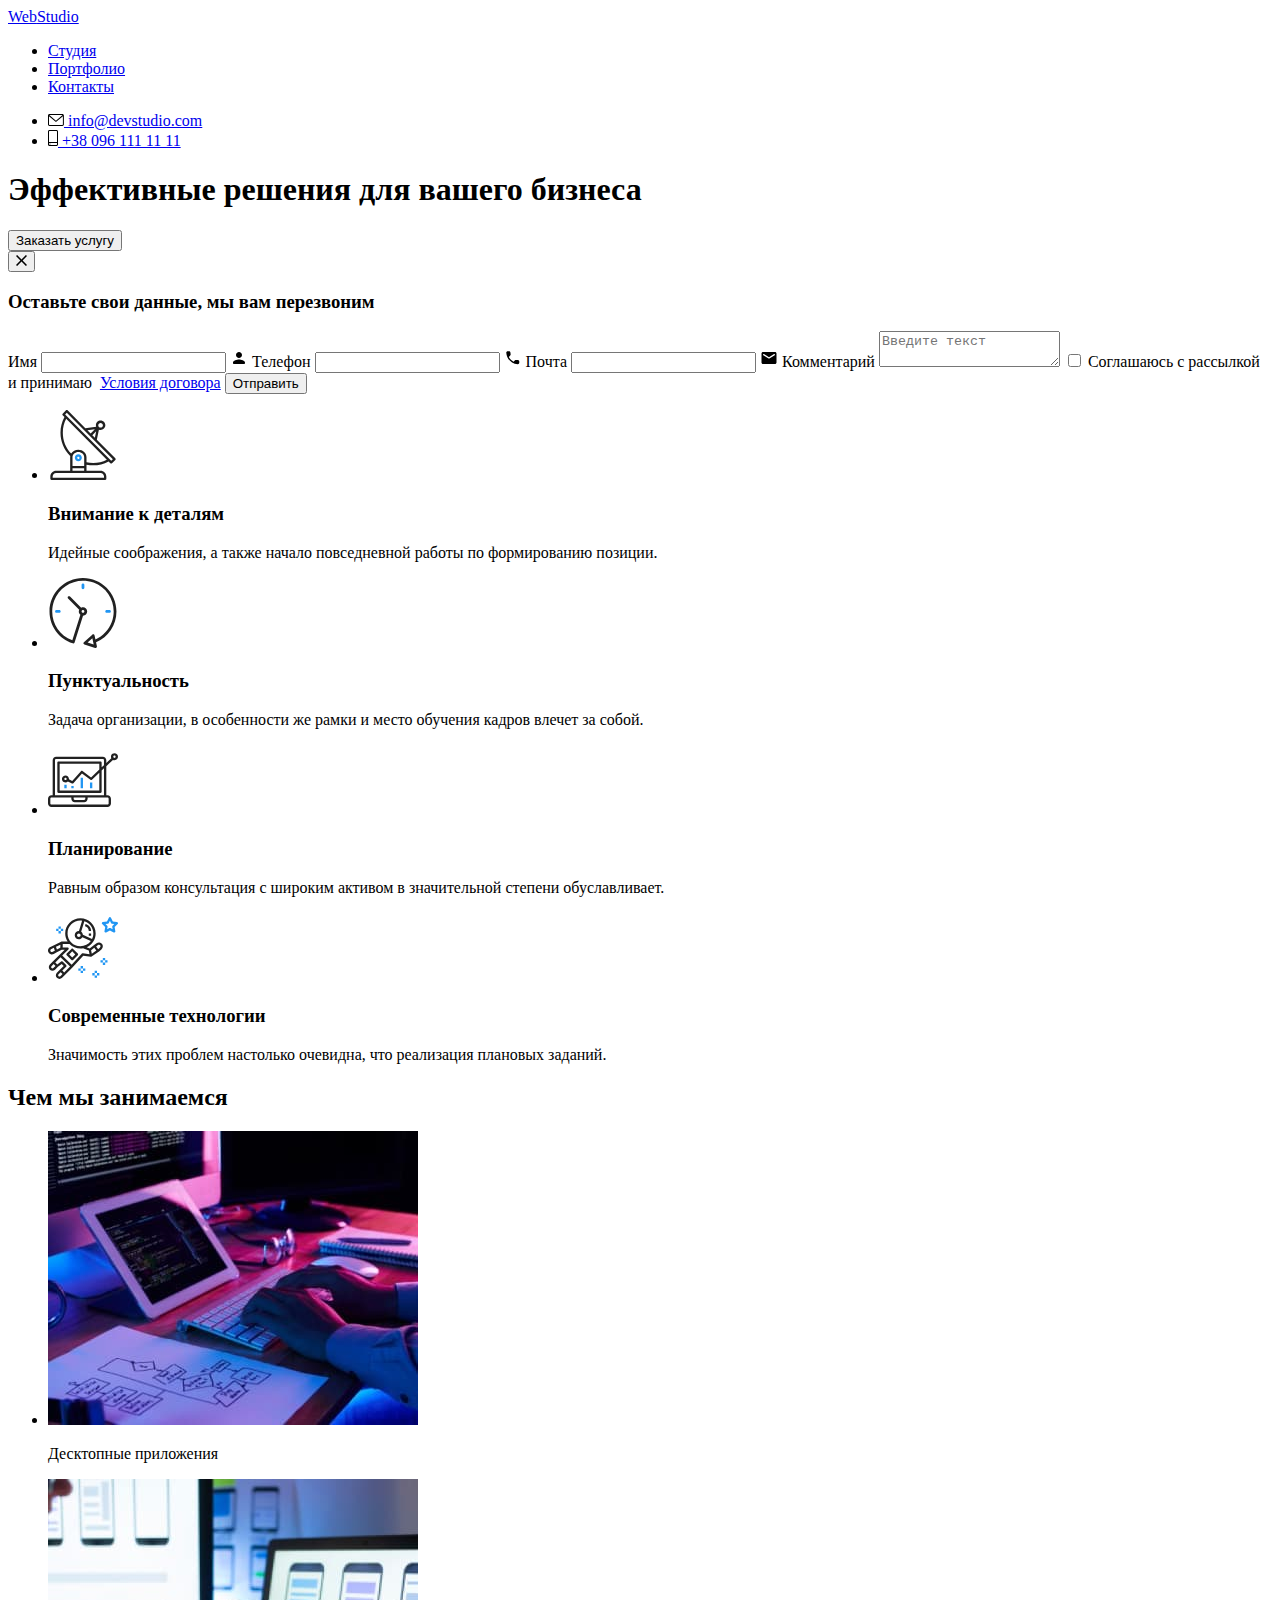
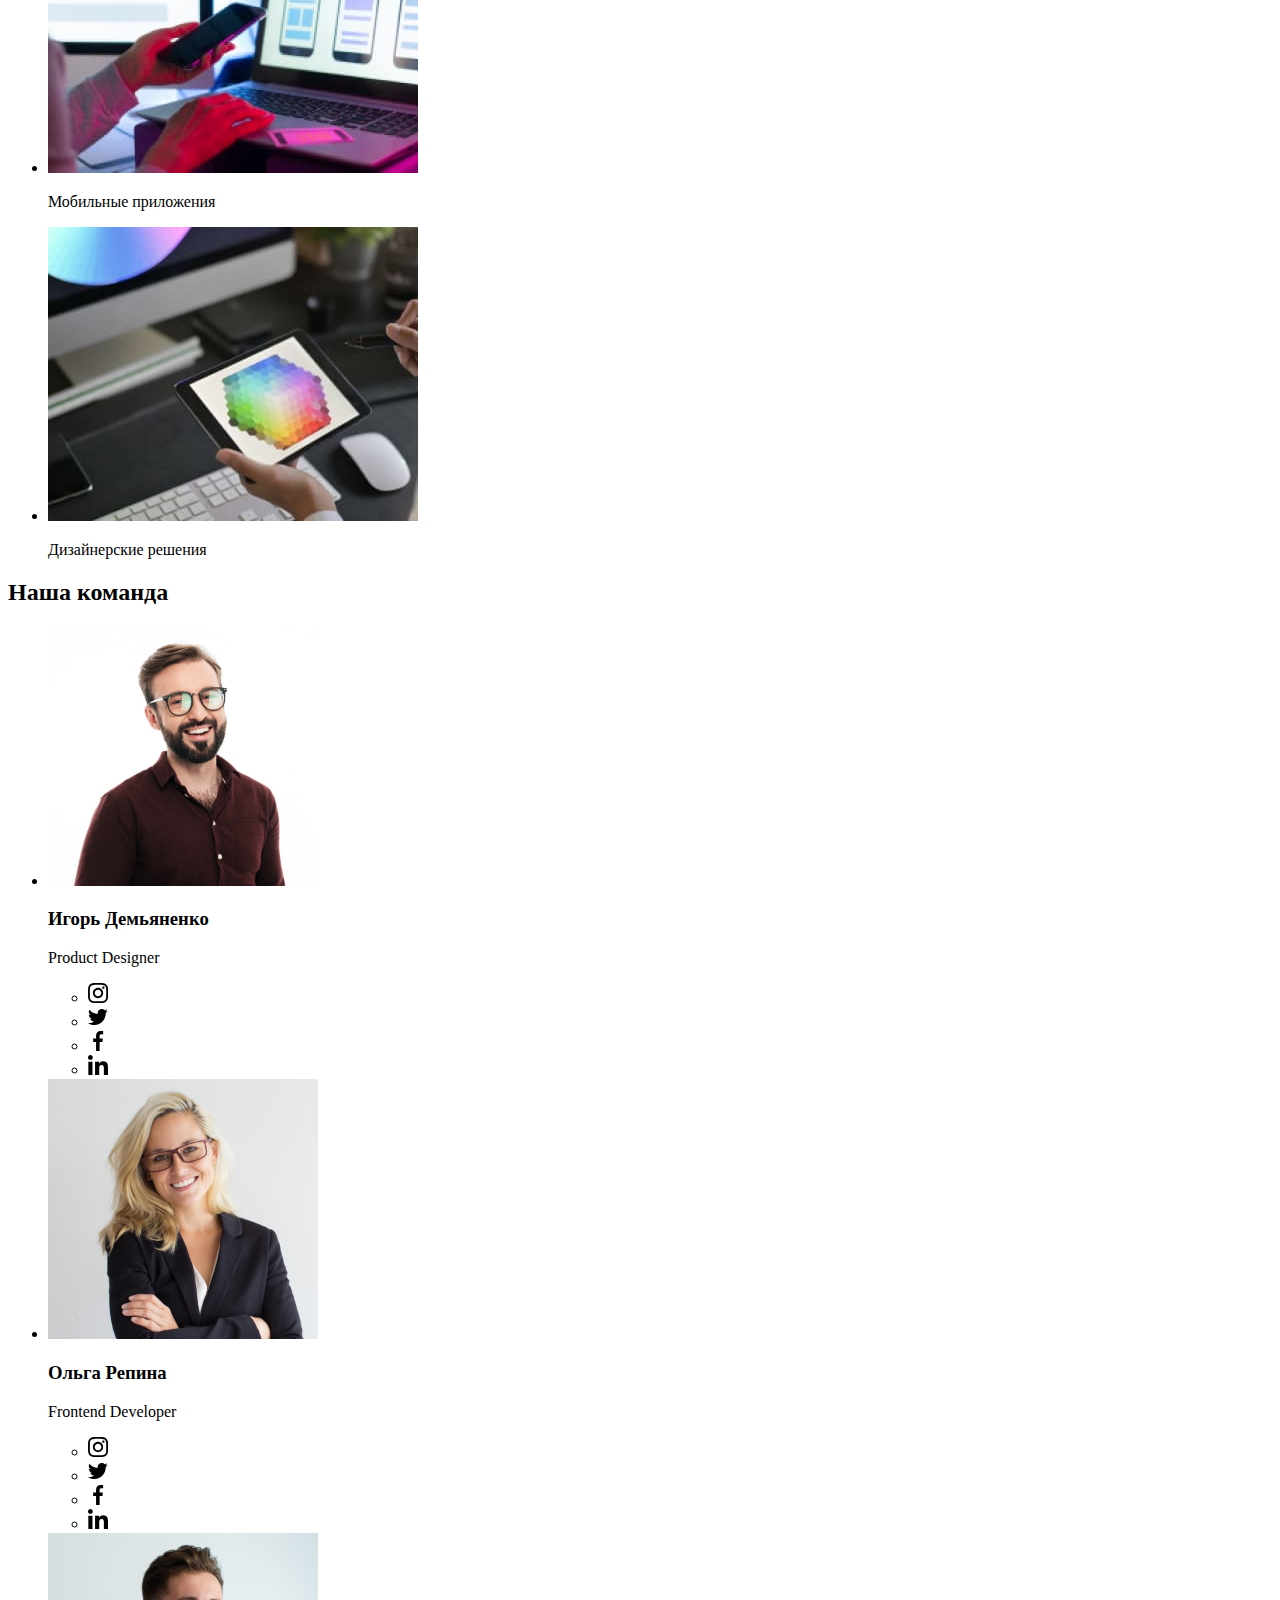
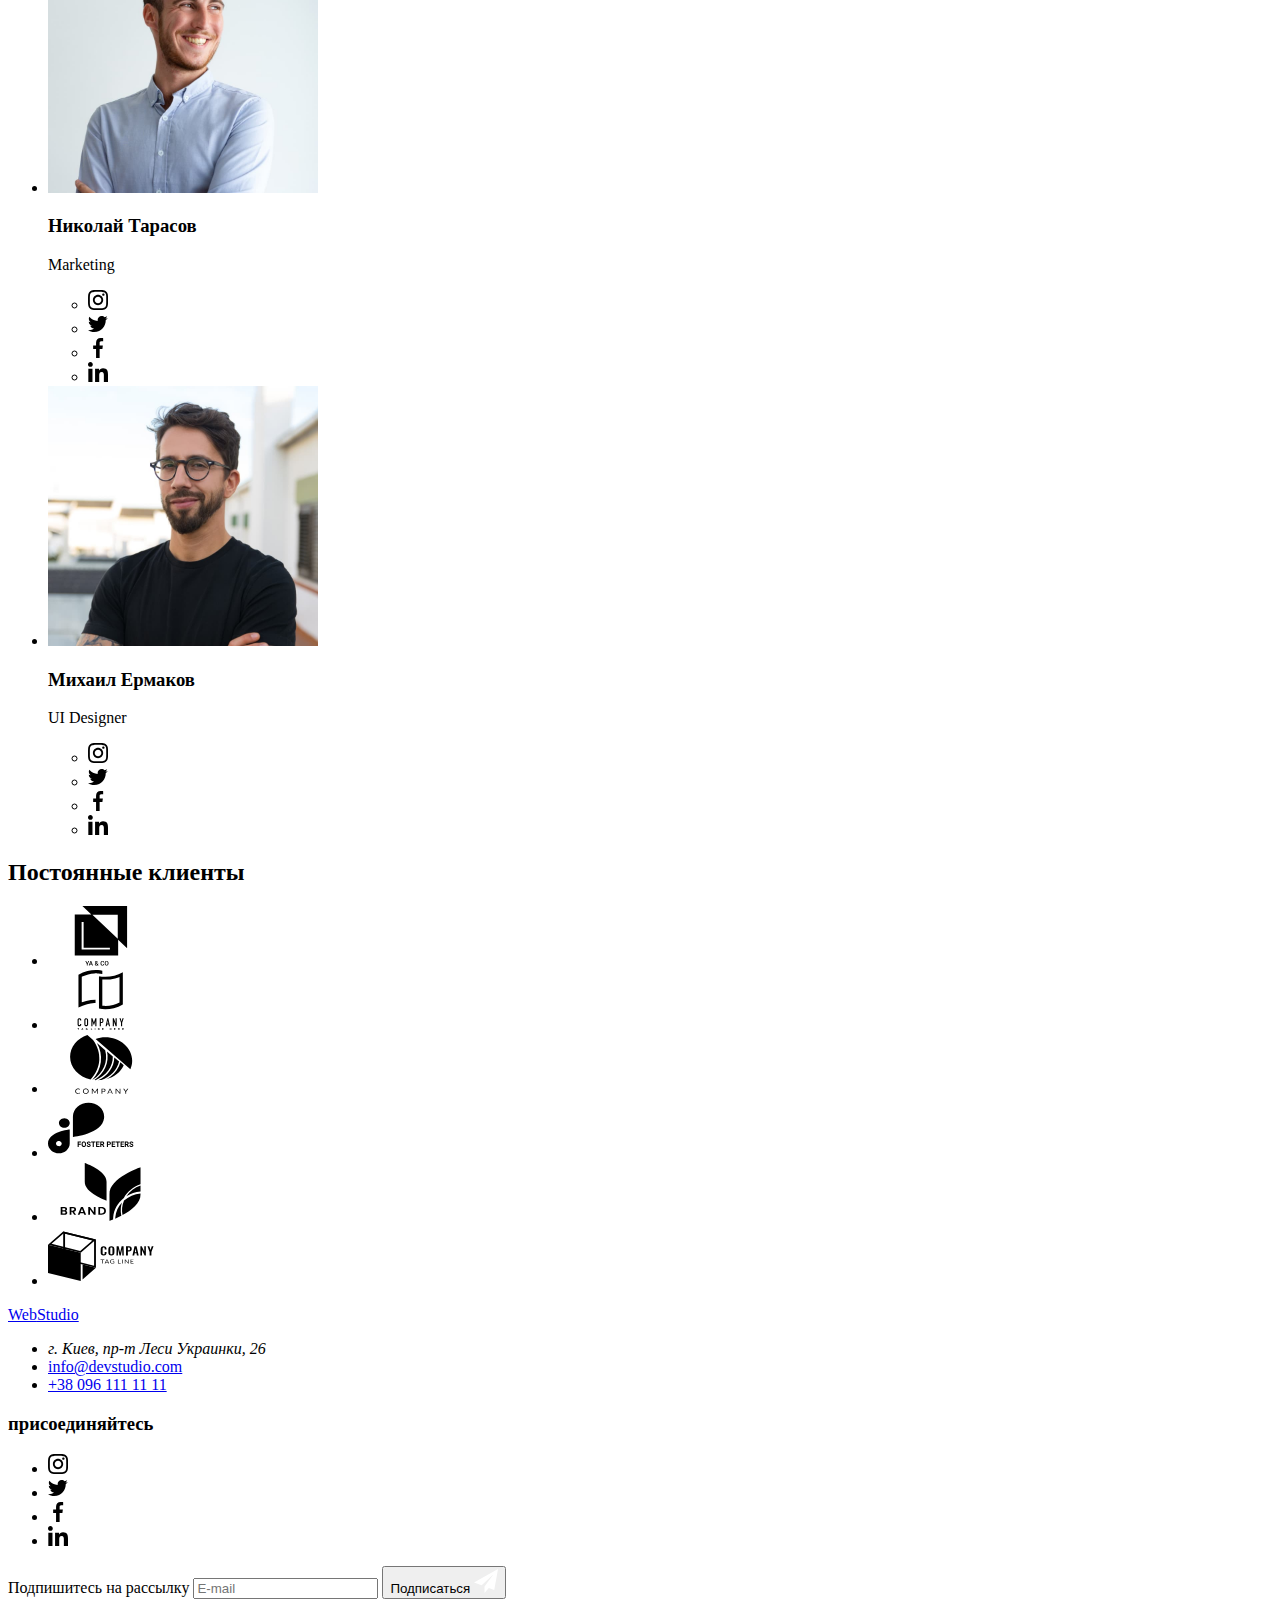
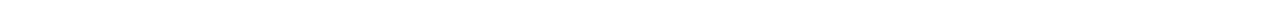
==== index.html @ bf480f6b "Start" ====
<!DOCTYPE html>
<html lang="en">

<head>
    <meta charset="UTF-8">
    <meta http-equiv="X-UA-Compatible" content="IE=edge">
    <meta name="viewport" content="width=device-width, initial-scale=1.0">
    <link rel="preconnect" href="https://fonts.googleapis.com">
    <link rel="preconnect" href="https://fonts.gstatic.com" crossorigin>
    <link rel="preconnect" href="https://fonts.googleapis.com">
    <link rel="preconnect" href="https://fonts.gstatic.com" crossorigin>
    <link
        href="https://fonts.googleapis.com/css2?family=Raleway:wght@700&family=Roboto:wght@400;500;700;900&display=swap"
        rel="stylesheet">
    <title>Студия</title>
    <link rel="stylesheet" href="https://cdnjs.cloudflare.com/ajax/libs/modern-normalize/1.1.0/modern-normalize.min.css"
        integrity="sha512-wpPYUAdjBVSE4KJnH1VR1HeZfpl1ub8YT/NKx4PuQ5NmX2tKuGu6U/JRp5y+Y8XG2tV+wKQpNHVUX03MfMFn9Q=="
        crossorigin="anonymous" referrerpolicy="no-referrer" />
    <link rel="stylesheet" href="./css/style.css">
</head>

<body>

    <header class="hero-heder">
        <div class="conteiner header list">
            <a href="./index.html" class="webstudio"><span class="web">Web</span>Studio</a>
            <nav>
                <ul class="nav-bar list">
                    <li class="nav-item"><a href="./index.html" class="nav-link active-page">Студия</a></li>
                    <li class="nav-item"><a href="./portfolio.html" class="nav-link">Портфолио</a></li>
                    <li class="nav-item"><a href="#" class="nav-link">Контакты</a></li>
                </ul>
            </nav>
            <ul class="contacts-bar list">
                <li class="contacts-item heder-img">
                    <a href="mailto:info@devstudio.com" class="contacts mailto">
                        <svg width=16px height=12px class="tel-mail">
                            <use href="./images/icons.svg#icon-mail-to"> </use>
                        </svg>
                        info@devstudio.com</a>
                </li>
                <li class="contacts-item heder-img">
                    <a href="tel:+380961111111" class="contacts tel">
                        <svg width=10px height=16px class="tel-mail">
                            <use href="./images/icons.svg#icon-tel"> </use>
                        </svg>
                        +38 096 111 11 11</a>
                </li>
            </ul>
        </div>
    </header>
    <main>
        <!-- ====hero==== -->
        <section class="hero-section">
            <h1 class="hero">Эффективные решения для вашего бизнеса</h1>
            <button class="hero-order" data-modal-open>Заказать услугу</button>
            <div class="backdrop is-hidden" data-modal>
                <div class="modal">
                    <button class="cloused" data-modal-close aria-label="Закрыть">
                        <svg width=11px height=11px>
                            <use href="images/icons.svg#icon-Vector"></use>
                        </svg>
                    </button>
                    <h3 class="modal-title">Оставьте свои данные, мы вам перезвоним</h3>
                    <form class="form-lable">
                        <label class="label-hero">
                            <span class="title-lable">Имя</span>
                            <input type="text" name="user-name" class="hero-input" required>
                            <svg width=18px height=18px class="name-icon">
                                <use href="./images/icons.svg#name"></use>
                            </svg>
                        </label>
                        <label class="label-hero">
                            <span class="title-lable">Телефон</span>
                            <input type="tel" name="tel" class="hero-input" pattern="[0-9]{10}" title="0987654321">
                            <svg width=18px height=18px class="name-icon">
                                <use href="./images/icons.svg#tel"></use>
                            </svg>
                        </label>
                        <label class="label-hero">
                            <span class="title-lable">Почта</span>
                            <input type="email" name="emale" class="hero-input">
                            <svg width=18px height=18px class="name-icon">
                                <use href="./images/icons.svg#email  "></use>
                            </svg>
                        </label>
                        <label class="label-hero hero-input">
                            <span class="title-lable">Комментарий</span>
                            <textarea class="textarea" name="user-msg" placeholder="Введите текст"></textarea>
                        </label>
                        <input type="checkbox" id="confirmation" class="i-confirmation">
                        <label for="confirmation" class="confirmation">
                            Соглашаюсь с рассылкой и принимаю &nbsp;<a href="#" class="a-confirmation">Условия
                                договора</a>
                        </label>
                        <button type="submit" class="send">Отправить</button>
                    </form>
                </div>
            </div>
        </section>
        <!-- ====hero==== -->
        <!-- ====name list==== -->
        <section class="section-box">
            <div class="conteiner">
                <ul class="section-list list">
                    <li class="section-li ">
                        <div class="img-list">
                            <svg width=70px height=70px>
                                <use href="./images/icons.svg#icon-group-1"></use>
                            </svg>
                        </div>
                        <h3 class="name-list">Внимание к деталям</h3>
                        <p class="paragraph-list list">Идейные соображения, а также начало повседневной работы по
                            формированию позиции.</p>
                    </li>
                    <li class="section-li">
                        <div class="img-list">
                            <svg width=70px height=70px>
                                <use href="./images/icons.svg#icon-group-2"></use>
                            </svg>
                        </div>
                        <h3 class="name-list">Пунктуальность</h3>
                        <p class="paragraph-list list">Задача организации, в особенности же рамки и место обучения
                            кадров влечет за собой.</p>
                    </li>
                    <li class="section-li">
                        <div class="img-list">
                            <svg width=70px height=70px>
                                <use href="./images/icons.svg#icon-group-3"></use>
                            </svg>
                        </div>
                        <h3 class="name-list">Планирование</h3>
                        <p class="paragraph-list list">Равным образом консультация с широким активом в значительной
                            степени
                            обуславливает.</p>
                    </li>
                    <li class="section-li">
                        <div class="img-list">
                            <svg width=70px height=70px>
                                <use href="./images/icons.svg#icon-group-4"></use>
                            </svg>
                        </div>
                        <h3 class="name-list">Современные технологии</h3>
                        <p class="paragraph-list list">Значимость этих проблем настолько очевидна, что реализация
                            плановых заданий.</p>
                    </li>
                </ul>
            </div>
        </section>
        <!-- ====name list==== -->
        <!-- ====title section==== -->
        <section class="section-img">
            <div class="conteiner">
                <h2 class="title-section">Чем мы занимаемся</h2>
                <ul class="img-box">
                    <li class="img-box-li">
                        <img src="./images/box-1.jpg" width="370" alt="Робота 1">
                        <div class="img-signature">
                            <p class="img-signature-title">Десктопные приложения</p>
                        </div>
                    </li>
                    <li class="img-box-li">
                        <img src="./images/box-2.jpg" width="370" alt="Робота 2">
                        <div class="img-signature">
                            <p class="img-signature-title">Мобильные приложения</p>
                        </div>
                    </li>
                    <li class="img-box-li">
                        <img src="./images/box-3.jpg" width="370" alt="Робота 3">
                        <div class="img-signature">
                            <p class="img-signature-title">Дизайнерские решения</p>
                        </div>
                    </li>
                </ul>
            </div>
        </section>
        <!-- ====title section==== -->
        <!-- ====team==== -->
        <section class="team">
            <div class="conteiner">
                <h2 class="title-section">Наша команда</h2>
                <ul class="team-box list">
                    <li class="team-box-list list">
                        <img src="./images/kom-1.jpg" width="270" alt="Игорь Демьяненко">
                        <div class="conteiner-img">
                            <h3 class="name-people">Игорь Демьяненко</h3>
                            <p class="signature list">Product Designer</p>
                            <ul class="social list">
                                <li class="social-li">
                                    <a href="" class="social-a social-io">
                                        <svg width=20px height=20px>
                                            <use href="./images/icons.svg#icon-instagram-1"></use>
                                        </svg>
                                    </a>
                                </li>
                                <li class="social-li">
                                    <a href="" class="social-a social-io">
                                        <svg width=20px height=20px>
                                            <use href="./images/icons.svg#icon-twitter-2"></use>
                                        </svg>
                                    </a>
                                </li>
                                <li class="social-li">
                                    <a href="" class="social-a social-io">
                                        <svg width=20px height=20px>
                                            <use href="./images/icons.svg#icon-facebook-3"></use>
                                        </svg>
                                    </a>
                                </li>
                                <li class="social-li">
                                    <a href="" class="social-a social-io">
                                        <svg width=20px height=20px>
                                            <use href="./images/icons.svg#icon-linkedin-4"></use>
                                        </svg>
                                    </a>
                                </li>
                            </ul>
                        </div>
                    </li>
                    <li class="team-box-list list">
                        <img src="./images/kom-2.jpg" width="270" alt="Ольга Репина">
                        <div class="conteiner-img">
                            <h3 class="name-people">Ольга Репина</h3>
                            <p class="signature list">Frontend Developer</p>
                            <ul class="social list">
                                <li class="social-li">
                                    <a href="" class="social-a social-io">
                                        <svg width=20px height=20px>
                                            <use href="./images/icons.svg#icon-instagram-1"></use>
                                        </svg>
                                    </a>
                                </li>
                                <li class="social-li">
                                    <a href="" class="social-a social-io">
                                        <svg width=20px height=20px>
                                            <use href="./images/icons.svg#icon-twitter-2"></use>
                                        </svg>
                                    </a>
                                </li>
                                <li class="social-li">
                                    <a href="" class="social-a social-io">
                                        <svg width=20px height=20px>
                                            <use href="./images/icons.svg#icon-facebook-3"></use>
                                        </svg>
                                    </a>
                                </li>
                                <li class="social-li">
                                    <a href="" class="social-a social-io">
                                        <svg width=20px height=20px>
                                            <use href="./images/icons.svg#icon-linkedin-4"></use>
                                        </svg>
                                    </a>
                                </li>
                            </ul>
                        </div>
                    </li>
                    <li class="team-box-list list">
                        <img src="./images/kom-3.jpg" width="270" alt="Николай Тарасов">
                        <div class="conteiner-img">
                            <h3 class="name-people">Николай Тарасов</h3>
                            <p class="signature list">Marketing</p>
                            <ul class="social list">
                                <li class="social-li">
                                    <a href="" class="social-a social-io">
                                        <svg width=20px height=20px>
                                            <use href="./images/icons.svg#icon-instagram-1"></use>
                                        </svg>
                                    </a>
                                </li>
                                <li class="social-li">
                                    <a href="" class="social-a social-io">
                                        <svg width=20px height=20px>
                                            <use href="./images/icons.svg#icon-twitter-2"></use>
                                        </svg>
                                    </a>
                                </li>
                                <li class="social-li">
                                    <a href="" class="social-a social-io">
                                        <svg width=20px height=20px>
                                            <use href="./images/icons.svg#icon-facebook-3"></use>
                                        </svg>
                                    </a>
                                </li>
                                <li class="social-li">
                                    <a href="" class="social-a social-io">
                                        <svg width=20px height=20px>
                                            <use href="./images/icons.svg#icon-linkedin-4"></use>
                                        </svg>
                                    </a>
                                </li>
                            </ul>
                        </div>
                    </li>
                    <li class="team-box-list list">
                        <img src="./images/kom-4.jpg" alt="Михаил Ермаков" width="270">
                        <div class="conteiner-img">
                            <h3 class="name-people">Михаил Ермаков</h3>
                            <p class="signature list">UI Designer</p>
                            <ul class="social list">
                                <li class="social-li">
                                    <a href="" class="social-a social-io">
                                        <svg width=20px height=20px>
                                            <use href="./images/icons.svg#icon-instagram-1"></use>
                                        </svg>
                                    </a>
                                </li>
                                <li class="social-li">
                                    <a href="" class="social-a social-io">
                                        <svg width=20px height=20px>
                                            <use href="./images/icons.svg#icon-twitter-2"></use>
                                        </svg>
                                    </a>
                                </li>
                                <li class="social-li">
                                    <a href="" class="social-a social-io">
                                        <svg width=20px height=20px>
                                            <use href="./images/icons.svg#icon-facebook-3"></use>
                                        </svg>
                                    </a>
                                </li>
                                <li class="social-li">
                                    <a href="" class="social-a social-io">
                                        <svg width=20px height=20px>
                                            <use href="./images/icons.svg#icon-linkedin-4"></use>
                                        </svg>
                                    </a>
                                </li>
                            </ul>
                        </div>
                    </li>
                </ul>
            </div>
        </section>
        <!-- ====team==== -->
        <!-- ====regular customers==== -->
        <section class="customers-box">
            <div class="conteiner">
                <h2 class="title-customers">Постоянные клиенты</h2>
                <ul class="customers-box-li">
                    <li class="customers">
                        <a href="" class="customer">
                            <svg width=106px height=60px>
                                <use href="./images/icons.svg#icon-logo-1"></use>
                            </svg>
                        </a>
                    </li>
                    <li class="customers">
                        <a href="" class="customer">
                            <svg width=106px height=60px>
                                <use href="./images/icons.svg#icon-logo-2"></use>
                            </svg>
                        </a>
                    </li>
                    <li class="customers">
                        <a href="" class="customer">
                            <svg width=106px height=60px>
                                <use href="./images/icons.svg#icon-logo-3"></use>
                            </svg>
                        </a>
                    </li>
                    <li class="customers">
                        <a href="" class="customer">
                            <svg width=106px height=60px>
                                <use href="./images/icons.svg#icon-logo-4"></use>
                            </svg>
                        </a>
                    </li>
                    <li class="customers">
                        <a href="" class="customer">
                            <svg width=106px height=60px>
                                <use href="./images/icons.svg#icon-logo-5"></use>
                            </svg>
                        </a>
                    </li>
                    <li class="customers">
                        <a href="" class="customer">
                            <svg width=106px height=60px>
                                <use href="./images/icons.svg#icon-logo-6"></use>
                            </svg>
                        </a>
                    </li>
                </ul>
            </div>
        </section>
        <!-- ====regular customers==== -->
    </main>
    <footer class="footer">
        <div class="footer-box">
            <div class="footer-box-one">
                <a href="./index.html" class="webstudio-footer"><span class="web">Web</span>Studio</a>
                <ul class="list">
                    <li class="footer-list">
                        <address class="address">г. Киев, пр-т Леси Украинки, 26</address>
                    </li>
                    <li class="footer-list">
                        <a href="mailto:info@devstudio.com" class="contacts-footer">info@devstudio.com</a>
                    </li>
                    <li class="footer-list">
                        <a href="tel:+380961111111" class="contacts-footer">+38 096 111 11 11</a>
                    </li>
                </ul>
            </div>
            <div class="footer-box-two">
                <h3 class="box-two-hero">присоединяйтесь</h3>
                <ul class="footer-social list">
                    <li class="footer-social-li">
                        <a href="" class="footer-social-a">
                            <svg width=20px height=20px>
                                <use href="./images/icons.svg#icon-instagram-1"></use>
                            </svg>
                        </a>
                    </li>
                    <li class="footer-social-li">
                        <a href="" class="footer-social-a">
                            <svg width=20px height=20px>
                                <use href="./images/icons.svg#icon-twitter-2"></use>
                            </svg>
                        </a>
                    </li>
                    <li class="footer-social-li">
                        <a href="" class="footer-social-a">
                            <svg width=20px height=20px>
                                <use href="./images/icons.svg#icon-facebook-3"></use>
                            </svg>
                        </a>
                    </li>
                    <li class="footer-social-li">
                        <a href="" class="footer-social-a">
                            <svg width=20px height=20px>
                                <use href="./images/icons.svg#icon-linkedin-4"></use>
                            </svg>
                        </a>
                    </li>
                </ul>
            </div>
            <div class="footer-box-three">
                <label class="label-e-mail">
                    <span class="label-title">Подпишитесь на рассылку</span>
                    <input type="email" placeholder="E-mail" class="e-mail">
                </label>
                <button class="bottom-three" type="button">
                    <span class="name-botton">Подписаться</span>
                    <svg width=24px height=24px>
                        <use href="./images/icons.svg#icon-send"></use>
                    </svg>
                </button>
            </div>
        </div>
    </footer>
    <script src="./js/modal.js"></script>
</body>

</html>
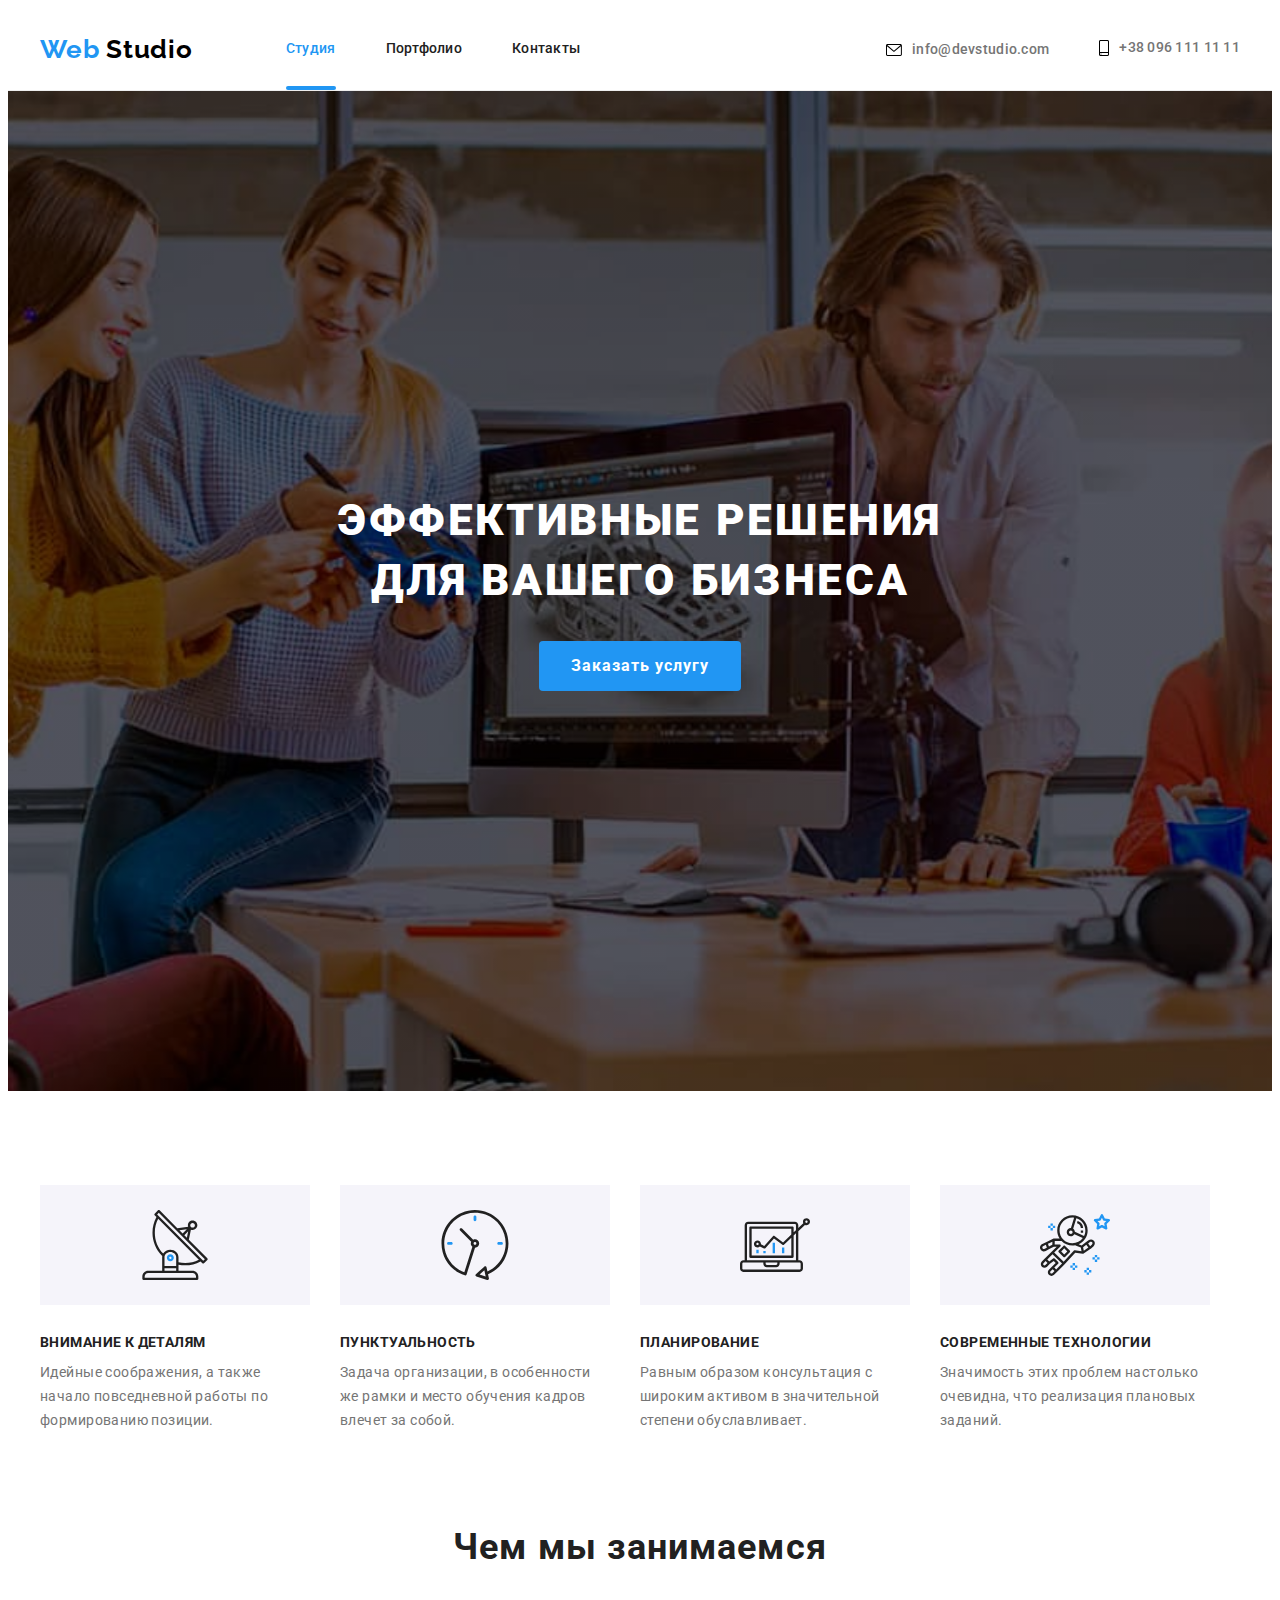
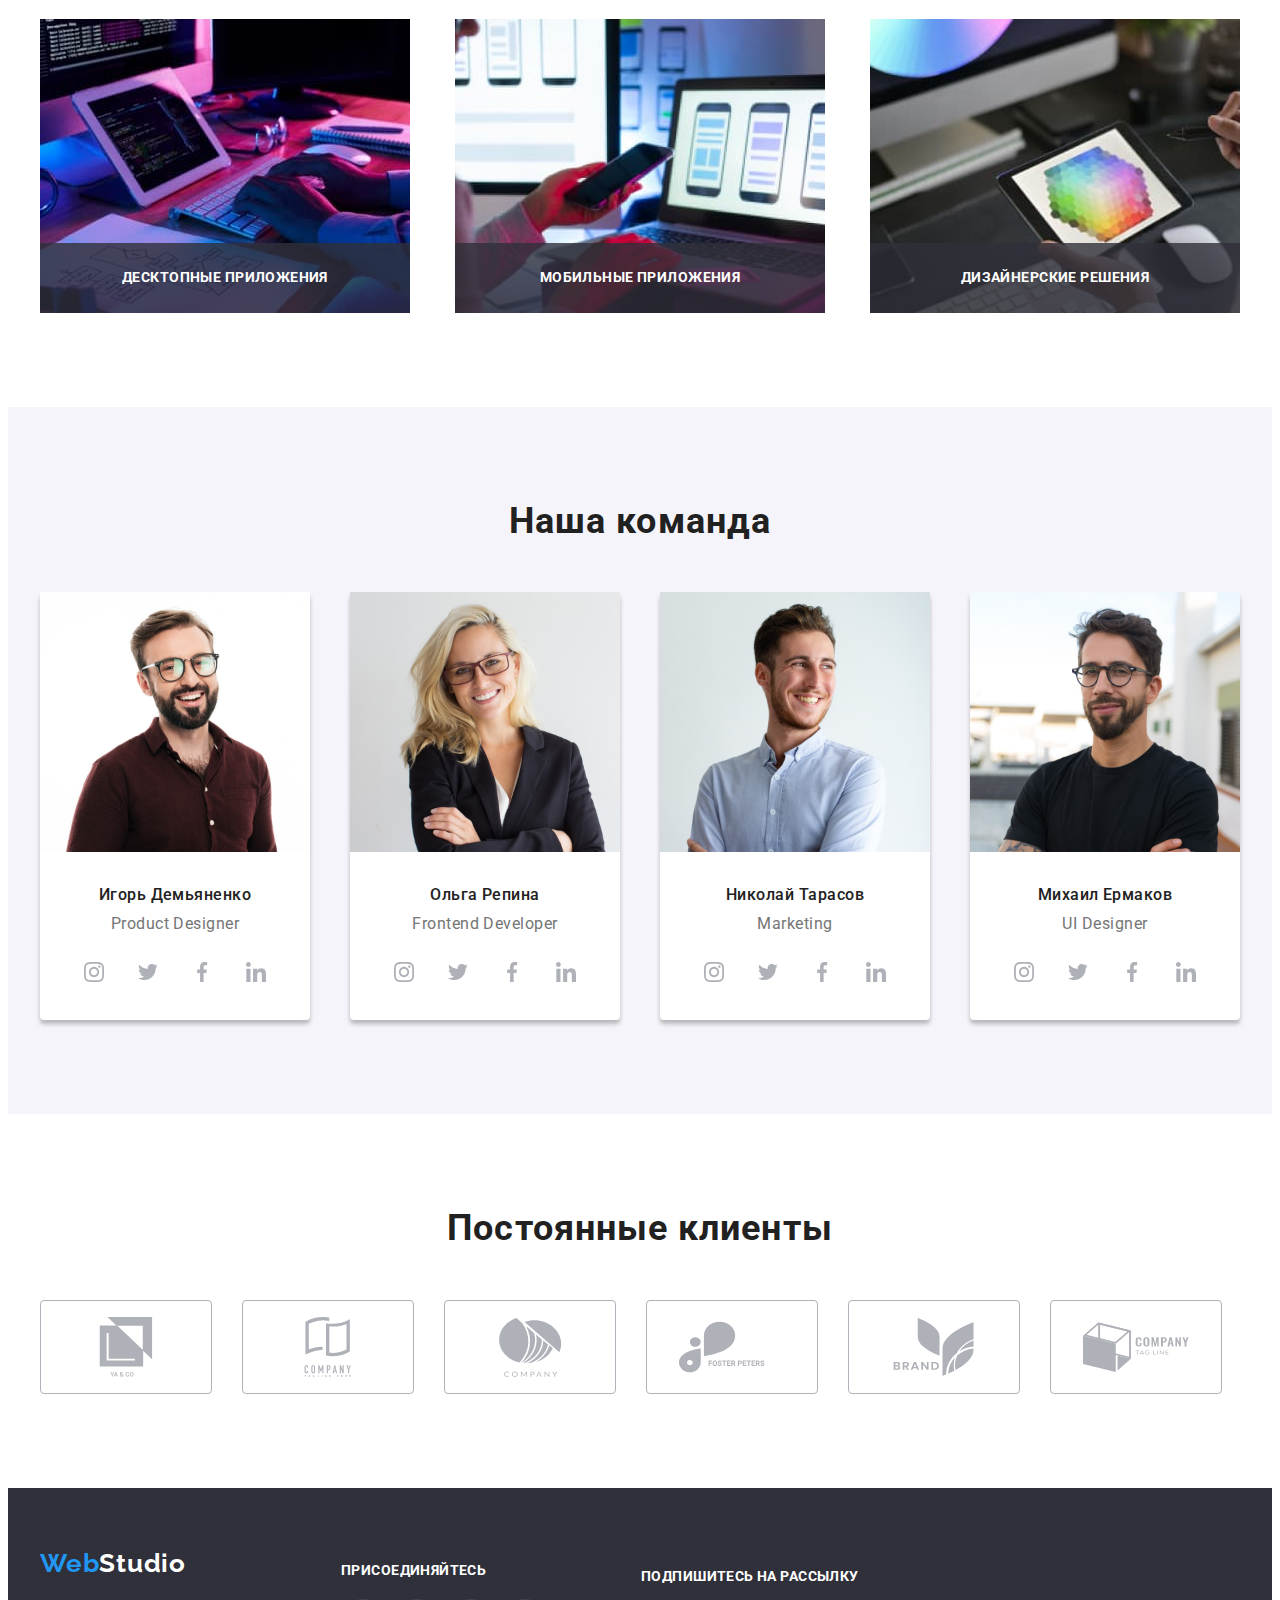
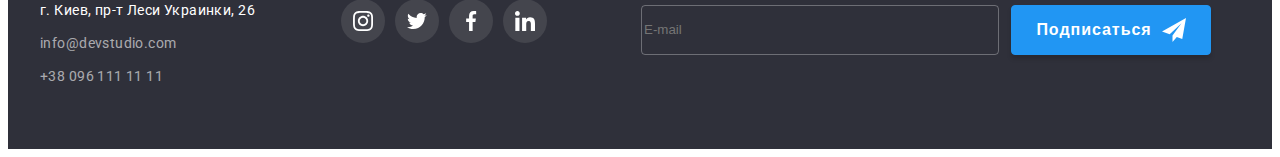
==== commit f5dbdd25: "Готово" ====
--- a/index.html
+++ b/index.html
@@ -16,44 +16,51 @@
     <link rel="stylesheet" href="https://cdnjs.cloudflare.com/ajax/libs/modern-normalize/1.1.0/modern-normalize.min.css"
         integrity="sha512-wpPYUAdjBVSE4KJnH1VR1HeZfpl1ub8YT/NKx4PuQ5NmX2tKuGu6U/JRp5y+Y8XG2tV+wKQpNHVUX03MfMFn9Q=="
         crossorigin="anonymous" referrerpolicy="no-referrer" />
-    <link rel="stylesheet" href="./css/style.css">
+    <link rel="stylesheet" href="./css/main.min.css">
 </head>
 
 <body>
-
-    <header class="hero-heder">
-        <div class="conteiner header list">
-            <a href="./index.html" class="webstudio"><span class="web">Web</span>Studio</a>
+    <header class="header">
+        <div class="conteiner header__conteiner">
+            <a href="./index.html" class="header__link-hero"><span class="header__span">Web</span> Studio</a>
             <nav>
-                <ul class="nav-bar list">
-                    <li class="nav-item"><a href="./index.html" class="nav-link active-page">Студия</a></li>
-                    <li class="nav-item"><a href="./portfolio.html" class="nav-link">Портфолио</a></li>
-                    <li class="nav-item"><a href="#" class="nav-link">Контакты</a></li>
+                <ul class="header__main">
+                    <li class="header__list">
+                        <a href="./index.html" class="header__link active-page">Студия</a>
+                    </li>
+                    <li class="header__list">
+                        <a href="./portfolio.html" class="header__link">Портфолио</a>
+                    </li>
+                    <li class="header__list">
+                        <a href="" class="header__link">Контакты</a>
+                    </li>
                 </ul>
             </nav>
-            <ul class="contacts-bar list">
-                <li class="contacts-item heder-img">
-                    <a href="mailto:info@devstudio.com" class="contacts mailto">
-                        <svg width=16px height=12px class="tel-mail">
+            <ul class="header__contacts">
+                <li class="header__contacts-item">
+                    <a href="" class="header__contacts-link">
+                        <svg width=16px height=12px class="header__tel-mail">
                             <use href="./images/icons.svg#icon-mail-to"> </use>
                         </svg>
-                        info@devstudio.com</a>
+                        info@devstudio.com
+                    </a>
                 </li>
-                <li class="contacts-item heder-img">
-                    <a href="tel:+380961111111" class="contacts tel">
-                        <svg width=10px height=16px class="tel-mail">
+                <li class="header__contacts-item">
+                    <a href="" class="header__contacts-link">
+                        <svg width=10px height=16px class="header__tel-mail">
                             <use href="./images/icons.svg#icon-tel"> </use>
                         </svg>
-                        +38 096 111 11 11</a>
+                        +38 096 111 11 11
+                    </a>
                 </li>
             </ul>
         </div>
     </header>
     <main>
-        <!-- ====hero==== -->
-        <section class="hero-section">
-            <h1 class="hero">Эффективные решения для вашего бизнеса</h1>
-            <button class="hero-order" data-modal-open>Заказать услугу</button>
+        <section class="hero">
+            <h1 class="hero__title">Эффективные решения для вашего бизнеса</h1>
+            <button class="hero__button" data-modal-open>Заказать услугу</button>
+
             <div class="backdrop is-hidden" data-modal>
                 <div class="modal">
                     <button class="cloused" data-modal-close aria-label="Закрыть">
@@ -97,118 +104,115 @@
                     </form>
                 </div>
             </div>
+
         </section>
-        <!-- ====hero==== -->
-        <!-- ====name list==== -->
-        <section class="section-box">
+
+        <section class="advantages">
             <div class="conteiner">
-                <ul class="section-list list">
-                    <li class="section-li ">
-                        <div class="img-list">
+                <ul class="advantages__ul">
+                    <li class="advantages__li ">
+                        <div class="advantages__img-list">
                             <svg width=70px height=70px>
                                 <use href="./images/icons.svg#icon-group-1"></use>
                             </svg>
                         </div>
-                        <h3 class="name-list">Внимание к деталям</h3>
-                        <p class="paragraph-list list">Идейные соображения, а также начало повседневной работы по
+                        <h3 class="advantages__title">Внимание к деталям</h3>
+                        <p class="advantages__paragraph">Идейные соображения, а также начало повседневной работы по
                             формированию позиции.</p>
                     </li>
-                    <li class="section-li">
-                        <div class="img-list">
+                    <li class="advantages__li">
+                        <div class="advantages__img-list">
                             <svg width=70px height=70px>
                                 <use href="./images/icons.svg#icon-group-2"></use>
                             </svg>
                         </div>
-                        <h3 class="name-list">Пунктуальность</h3>
-                        <p class="paragraph-list list">Задача организации, в особенности же рамки и место обучения
+                        <h3 class="advantages__title">Пунктуальность</h3>
+                        <p class="advantages__paragraph">Задача организации, в особенности же рамки и место обучения
                             кадров влечет за собой.</p>
                     </li>
-                    <li class="section-li">
-                        <div class="img-list">
+                    <li class="advantages__li">
+                        <div class="advantages__img-list">
                             <svg width=70px height=70px>
                                 <use href="./images/icons.svg#icon-group-3"></use>
                             </svg>
                         </div>
-                        <h3 class="name-list">Планирование</h3>
-                        <p class="paragraph-list list">Равным образом консультация с широким активом в значительной
+                        <h3 class="advantages__title">Планирование</h3>
+                        <p class="advantages__paragraph">Равным образом консультация с широким активом в значительной
                             степени
                             обуславливает.</p>
                     </li>
-                    <li class="section-li">
-                        <div class="img-list">
+                    <li class="advantages__li">
+                        <div class="advantages__img-list">
                             <svg width=70px height=70px>
                                 <use href="./images/icons.svg#icon-group-4"></use>
                             </svg>
                         </div>
-                        <h3 class="name-list">Современные технологии</h3>
-                        <p class="paragraph-list list">Значимость этих проблем настолько очевидна, что реализация
+                        <h3 class="advantages__title">Современные технологии</h3>
+                        <p class="advantages__paragraph">Значимость этих проблем настолько очевидна, что реализация
                             плановых заданий.</p>
                     </li>
                 </ul>
             </div>
         </section>
-        <!-- ====name list==== -->
-        <!-- ====title section==== -->
-        <section class="section-img">
+
+        <section class="working">
             <div class="conteiner">
-                <h2 class="title-section">Чем мы занимаемся</h2>
-                <ul class="img-box">
-                    <li class="img-box-li">
+                <h2 class="working__title">Чем мы занимаемся</h2>
+                <ul class="working__ul">
+                    <li class="working__li">
                         <img src="./images/box-1.jpg" width="370" alt="Робота 1">
-                        <div class="img-signature">
-                            <p class="img-signature-title">Десктопные приложения</p>
-                        </div>
-                    </li>
-                    <li class="img-box-li">
+                        <div class="working__box">
+                            <p class="working__signature">Десктопные приложения</p>
+                        </div>
+                    </li>
+                    <li class="working__li">
                         <img src="./images/box-2.jpg" width="370" alt="Робота 2">
-                        <div class="img-signature">
-                            <p class="img-signature-title">Мобильные приложения</p>
-                        </div>
-                    </li>
-                    <li class="img-box-li">
+                        <div class="working__box">
+                            <p class="working__signature">Мобильные приложения</p>
+                        </div>
+                    </li>
+                    <li class="working__li">
                         <img src="./images/box-3.jpg" width="370" alt="Робота 3">
-                        <div class="img-signature">
-                            <p class="img-signature-title">Дизайнерские решения</p>
+                        <div class="working__box">
+                            <p class="working__signature">Дизайнерские решения</p>
                         </div>
                     </li>
                 </ul>
             </div>
         </section>
-        <!-- ====title section==== -->
-        <!-- ====team==== -->
         <section class="team">
             <div class="conteiner">
-                <h2 class="title-section">Наша команда</h2>
-                <ul class="team-box list">
-                    <li class="team-box-list list">
+                <h2 class="team__title">Наша команда</h2>
+                <ul class="team__ul">
+                    <li class="team__box">
                         <img src="./images/kom-1.jpg" width="270" alt="Игорь Демьяненко">
-                        <div class="conteiner-img">
-                            <h3 class="name-people">Игорь Демьяненко</h3>
-                            <p class="signature list">Product Designer</p>
-                            <ul class="social list">
-                                <li class="social-li">
-                                    <a href="" class="social-a social-io">
+                        <div class="team__conteiner">
+                            <h3 class="team__people">Игорь Демьяненко</h3>
+                            <p class="team__signature">Product Designer</p>
+                            <ul class="team__social-list">
+                                <li class="team__social-li">
+                                    <a href="" class="team__social-a">
                                         <svg width=20px height=20px>
                                             <use href="./images/icons.svg#icon-instagram-1"></use>
                                         </svg>
                                     </a>
                                 </li>
-                                <li class="social-li">
-                                    <a href="" class="social-a social-io">
+                                <li class="team__social-li">
+                                    <a href="" class="team__social-a">
                                         <svg width=20px height=20px>
                                             <use href="./images/icons.svg#icon-twitter-2"></use>
                                         </svg>
                                     </a>
                                 </li>
-                                <li class="social-li">
-                                    <a href="" class="social-a social-io">
+                                <li class="team__social-li">
+                                    <a href="" class="team__social-a">
                                         <svg width=20px height=20px>
                                             <use href="./images/icons.svg#icon-facebook-3"></use>
                                         </svg>
                                     </a>
                                 </li>
-                                <li class="social-li">
-                                    <a href="" class="social-a social-io">
+                                <li class="team__social-li">
+                                    <a href="" class="team__social-a">
                                         <svg width=20px height=20px>
                                             <use href="./images/icons.svg#icon-linkedin-4"></use>
                                         </svg>
@@ -217,35 +221,35 @@
                             </ul>
                         </div>
                     </li>
-                    <li class="team-box-list list">
+                    <li class="team__box">
                         <img src="./images/kom-2.jpg" width="270" alt="Ольга Репина">
-                        <div class="conteiner-img">
-                            <h3 class="name-people">Ольга Репина</h3>
-                            <p class="signature list">Frontend Developer</p>
-                            <ul class="social list">
-                                <li class="social-li">
-                                    <a href="" class="social-a social-io">
+                        <div class="team__conteiner">
+                            <h3 class="team__people">Ольга Репина</h3>
+                            <p class="team__signature">Frontend Developer</p>
+                            <ul class="team__social-list">
+                                <li class="team__social-li">
+                                    <a href="" class="team__social-a">
                                         <svg width=20px height=20px>
                                             <use href="./images/icons.svg#icon-instagram-1"></use>
                                         </svg>
                                     </a>
                                 </li>
-                                <li class="social-li">
-                                    <a href="" class="social-a social-io">
+                                <li class="team__social-li">
+                                    <a href="" class="team__social-a">
                                         <svg width=20px height=20px>
                                             <use href="./images/icons.svg#icon-twitter-2"></use>
                                         </svg>
                                     </a>
                                 </li>
-                                <li class="social-li">
-                                    <a href="" class="social-a social-io">
+                                <li class="team__social-li">
+                                    <a href="" class="team__social-a">
                                         <svg width=20px height=20px>
                                             <use href="./images/icons.svg#icon-facebook-3"></use>
                                         </svg>
                                     </a>
                                 </li>
-                                <li class="social-li">
-                                    <a href="" class="social-a social-io">
+                                <li class="team__social-li">
+                                    <a href="" class="team__social-a">
                                         <svg width=20px height=20px>
                                             <use href="./images/icons.svg#icon-linkedin-4"></use>
                                         </svg>
@@ -254,35 +258,35 @@
                             </ul>
                         </div>
                     </li>
-                    <li class="team-box-list list">
+                    <li class="team__box">
                         <img src="./images/kom-3.jpg" width="270" alt="Николай Тарасов">
-                        <div class="conteiner-img">
-                            <h3 class="name-people">Николай Тарасов</h3>
-                            <p class="signature list">Marketing</p>
-                            <ul class="social list">
-                                <li class="social-li">
-                                    <a href="" class="social-a social-io">
+                        <div class="team__conteiner">
+                            <h3 class="team__people">Николай Тарасов</h3>
+                            <p class="team__signature">Marketing</p>
+                            <ul class="team__social-list">
+                                <li class="team__social-li">
+                                    <a href="" class="team__social-a">
                                         <svg width=20px height=20px>
                                             <use href="./images/icons.svg#icon-instagram-1"></use>
                                         </svg>
                                     </a>
                                 </li>
-                                <li class="social-li">
-                                    <a href="" class="social-a social-io">
+                                <li class="team__social-li">
+                                    <a href="" class="team__social-a">
                                         <svg width=20px height=20px>
                                             <use href="./images/icons.svg#icon-twitter-2"></use>
                                         </svg>
                                     </a>
                                 </li>
-                                <li class="social-li">
-                                    <a href="" class="social-a social-io">
+                                <li class="team__social-li">
+                                    <a href="" class="team__social-a">
                                         <svg width=20px height=20px>
                                             <use href="./images/icons.svg#icon-facebook-3"></use>
                                         </svg>
                                     </a>
                                 </li>
-                                <li class="social-li">
-                                    <a href="" class="social-a social-io">
+                                <li class="team__social-li">
+                                    <a href="" class="team__social-a">
                                         <svg width=20px height=20px>
                                             <use href="./images/icons.svg#icon-linkedin-4"></use>
                                         </svg>
@@ -291,35 +295,35 @@
                             </ul>
                         </div>
                     </li>
-                    <li class="team-box-list list">
-                        <img src="./images/kom-4.jpg" alt="Михаил Ермаков" width="270">
-                        <div class="conteiner-img">
-                            <h3 class="name-people">Михаил Ермаков</h3>
-                            <p class="signature list">UI Designer</p>
-                            <ul class="social list">
-                                <li class="social-li">
-                                    <a href="" class="social-a social-io">
+                    <li class="team__box">
+                        <img src="./images/kom-4.jpg" width="270" alt="Михаил Ермаков">
+                        <div class="team__conteiner">
+                            <h3 class="team__people">Михаил Ермаков</h3>
+                            <p class="team__signature">UI Designer</p>
+                            <ul class="team__social-list">
+                                <li class="team__social-li">
+                                    <a href="" class="team__social-a">
                                         <svg width=20px height=20px>
                                             <use href="./images/icons.svg#icon-instagram-1"></use>
                                         </svg>
                                     </a>
                                 </li>
-                                <li class="social-li">
-                                    <a href="" class="social-a social-io">
+                                <li class="team__social-li">
+                                    <a href="" class="team__social-a">
                                         <svg width=20px height=20px>
                                             <use href="./images/icons.svg#icon-twitter-2"></use>
                                         </svg>
                                     </a>
                                 </li>
-                                <li class="social-li">
-                                    <a href="" class="social-a social-io">
+                                <li class="team__social-li">
+                                    <a href="" class="team__social-a">
                                         <svg width=20px height=20px>
                                             <use href="./images/icons.svg#icon-facebook-3"></use>
                                         </svg>
                                     </a>
                                 </li>
-                                <li class="social-li">
-                                    <a href="" class="social-a social-io">
+                                <li class="team__social-li">
+                                    <a href="" class="team__social-a">
                                         <svg width=20px height=20px>
                                             <use href="./images/icons.svg#icon-linkedin-4"></use>
                                         </svg>
@@ -328,52 +332,52 @@
                             </ul>
                         </div>
                     </li>
+
                 </ul>
             </div>
         </section>
-        <!-- ====team==== -->
-        <!-- ====regular customers==== -->
-        <section class="customers-box">
+
+        <section class="customers">
             <div class="conteiner">
-                <h2 class="title-customers">Постоянные клиенты</h2>
-                <ul class="customers-box-li">
-                    <li class="customers">
-                        <a href="" class="customer">
+                <h2 class="customers__title">Постоянные клиенты</h2>
+                <ul class="customers__box">
+                    <li class="customers__list">
+                        <a href="" class="customers__link">
                             <svg width=106px height=60px>
                                 <use href="./images/icons.svg#icon-logo-1"></use>
                             </svg>
                         </a>
                     </li>
-                    <li class="customers">
-                        <a href="" class="customer">
+                    <li class="customers__list">
+                        <a href="" class="customers__link">
                             <svg width=106px height=60px>
                                 <use href="./images/icons.svg#icon-logo-2"></use>
                             </svg>
                         </a>
                     </li>
-                    <li class="customers">
-                        <a href="" class="customer">
+                    <li class="customers__list">
+                        <a href="" class="customers__link">
                             <svg width=106px height=60px>
                                 <use href="./images/icons.svg#icon-logo-3"></use>
                             </svg>
                         </a>
                     </li>
-                    <li class="customers">
-                        <a href="" class="customer">
+                    <li class="customers__list">
+                        <a href="" class="customers__link">
                             <svg width=106px height=60px>
                                 <use href="./images/icons.svg#icon-logo-4"></use>
                             </svg>
                         </a>
                     </li>
-                    <li class="customers">
-                        <a href="" class="customer">
+                    <li class="customers__list">
+                        <a href="" class="customers__link">
                             <svg width=106px height=60px>
                                 <use href="./images/icons.svg#icon-logo-5"></use>
                             </svg>
                         </a>
                     </li>
-                    <li class="customers">
-                        <a href="" class="customer">
+                    <li class="customers__list">
+                        <a href="" class="customers__link">
                             <svg width=106px height=60px>
                                 <use href="./images/icons.svg#icon-logo-6"></use>
                             </svg>
@@ -382,50 +386,49 @@
                 </ul>
             </div>
         </section>
-        <!-- ====regular customers==== -->
     </main>
     <footer class="footer">
-        <div class="footer-box">
-            <div class="footer-box-one">
-                <a href="./index.html" class="webstudio-footer"><span class="web">Web</span>Studio</a>
-                <ul class="list">
-                    <li class="footer-list">
-                        <address class="address">г. Киев, пр-т Леси Украинки, 26</address>
-                    </li>
-                    <li class="footer-list">
-                        <a href="mailto:info@devstudio.com" class="contacts-footer">info@devstudio.com</a>
-                    </li>
-                    <li class="footer-list">
-                        <a href="tel:+380961111111" class="contacts-footer">+38 096 111 11 11</a>
-                    </li>
-                </ul>
-            </div>
-            <div class="footer-box-two">
-                <h3 class="box-two-hero">присоединяйтесь</h3>
-                <ul class="footer-social list">
-                    <li class="footer-social-li">
-                        <a href="" class="footer-social-a">
+        <div class="conteiner footer__box">
+            <div class="contacts">
+                <a href="./index.html" class="contacts__logo"><span class="contacts__web">Web</span>Studio</a>
+                <ul class="contacts__ul">
+                    <li class="contacts__li">
+                        <address class="contacts__address">г. Киев, пр-т Леси Украинки, 26</address>
+                    </li>
+                    <li class="contacts__li">
+                        <a href="mailto:info@devstudio.com" class="contacts__link">info@devstudio.com</a>
+                    </li>
+                    <li class="contacts__li">
+                        <a href="tel:+380961111111" class="contacts__link">+38 096 111 11 11</a>
+                    </li>
+                </ul>
+            </div>
+            <div class="social">
+                <h3 class="social__title">присоединяйтесь</h3>
+                <ul class="social__ul">
+                    <li class="social__li">
+                        <a href="" class="social__a">
                             <svg width=20px height=20px>
                                 <use href="./images/icons.svg#icon-instagram-1"></use>
                             </svg>
                         </a>
                     </li>
-                    <li class="footer-social-li">
-                        <a href="" class="footer-social-a">
+                    <li class="social__li">
+                        <a href="" class="social__a">
                             <svg width=20px height=20px>
                                 <use href="./images/icons.svg#icon-twitter-2"></use>
                             </svg>
                         </a>
                     </li>
-                    <li class="footer-social-li">
-                        <a href="" class="footer-social-a">
+                    <li class="social__li">
+                        <a href="" class="social__a">
                             <svg width=20px height=20px>
                                 <use href="./images/icons.svg#icon-facebook-3"></use>
                             </svg>
                         </a>
                     </li>
-                    <li class="footer-social-li">
-                        <a href="" class="footer-social-a">
+                    <li class="social__li">
+                        <a href="" class="social__a">
                             <svg width=20px height=20px>
                                 <use href="./images/icons.svg#icon-linkedin-4"></use>
                             </svg>
@@ -433,13 +436,13 @@
                     </li>
                 </ul>
             </div>
-            <div class="footer-box-three">
-                <label class="label-e-mail">
-                    <span class="label-title">Подпишитесь на рассылку</span>
-                    <input type="email" placeholder="E-mail" class="e-mail">
+            <div class="subscription">
+                <label class="subscription__label">
+                    <span class="subscription__title">Подпишитесь на рассылку</span>
+                    <input type="email" placeholder="E-mail" class="subscription__mail">
                 </label>
-                <button class="bottom-three" type="button">
-                    <span class="name-botton">Подписаться</span>
+                <button class="subscription__bottom" type="button">
+                    <span class="subscription__name">Подписаться</span>
                     <svg width=24px height=24px>
                         <use href="./images/icons.svg#icon-send"></use>
                     </svg>
--- a/css/main.min.css
+++ b/css/main.min.css
@@ -0,0 +1,2 @@
+:root{--them-color: #2196f3;--text-primary: #212121;--text-secondary: #ffffff;--text-secondary-lighter: #757575;--social-link-color: #afb1b8;--primary-font: "roboto";--secondary-font: "raleway";--time-cubic: cubic-bezier(0.4, 0, 0.2, 1)}body{font-family:var(--primary-font);background-color:#ffffff}.list{margin:0;padding:0;list-style:none}h1,h2,h3,h4,h5,h6,ul,li,p{margin:0;padding:0}ul,ol{list-style:none}a{text-decoration:none}address{font-style:normal}.conteiner{margin-left:auto;margin-right:auto;width:1200px;padding-left:15px;padding-right:15px}.header{-webkit-box-sizing:border-box;box-sizing:border-box;border-bottom:1px solid #eeeeee}.header__conteiner{display:-webkit-box;display:-webkit-flex;display:-ms-flexbox;display:flex;-webkit-box-align:center;-webkit-align-items:center;-ms-flex-align:center;align-items:center}.header__link-hero{margin-right:93px;color:#000000;font-family:var(--secondary-font);font-weight:700;font-size:26px;line-height:1.19;letter-spacing:0.03em}.header__span{color:var(--them-color)}.header__main{display:-webkit-box;display:-webkit-flex;display:-ms-flexbox;display:flex}.header__list{position:relative}.header__list:not(:last-child){margin-right:50px}.header__link{display:block;padding-top:32px;padding-bottom:32px;color:var(--text-primary);font-weight:500;font-size:14px;line-height:1.14;letter-spacing:0.02em;-webkit-transition:hover,focus,250ms var(--time-cubic);-o-transition:hover,focus,250ms var(--time-cubic);transition:hover,focus,250ms var(--time-cubic)}.header__link:hover,.header__link:focus{color:var(--them-color)}.active-page{color:var(--them-color)}.active-page::after{content:"";position:absolute;left:0;bottom:-1px;background-color:var(--them-color);width:100%;height:4px;-webkit-border-radius:2px;border-radius:2px}.header__contacts{display:-webkit-box;display:-webkit-flex;display:-ms-flexbox;display:flex;margin-left:auto;-webkit-box-align:baseline;-webkit-align-items:baseline;-ms-flex-align:baseline;align-items:baseline}.header__contacts-item+.header__contacts-item{margin-left:50px}.header__tel-mail{margin-right:10px}.header__mail svg,.header__tel svg{fill:var(--text-secondary-lighter)}.header__contacts-link:hover,.header__contacts-link:focus{color:var(--them-color);fill:var(--them-color)}.header__contacts-link{display:-webkit-box;display:-webkit-flex;display:-ms-flexbox;display:flex;-webkit-box-align:center;-webkit-align-items:center;-ms-flex-align:center;align-items:center;padding-top:32px;padding-bottom:32px;color:var(--text-secondary-lighter);font-weight:500;font-size:14px;line-height:1.14;letter-spacing:0.02em;-webkit-transition:hover,focus,250ms var(--time-cubic);-o-transition:hover,focus,250ms var(--time-cubic);transition:hover,focus,250ms var(--time-cubic)}.hero{background-image:-webkit-gradient(linear, left top, right top, from(rgba(0,0,0,0.4)), to(rgba(0,0,0,0.4))),url(../images/bg-img.jpg);background-image:-webkit-linear-gradient(left, rgba(0,0,0,0.4), rgba(0,0,0,0.4)),url(../images/bg-img.jpg);background-image:-o-linear-gradient(left, rgba(0,0,0,0.4), rgba(0,0,0,0.4)),url(../images/bg-img.jpg);background-image:linear-gradient(to right, rgba(0,0,0,0.4), rgba(0,0,0,0.4)),url(../images/bg-img.jpg);background-color:#2f303a;max-width:1600px;height:600px;background-repeat:no-repeat;background-position:center;-webkit-background-size:cover;background-size:cover;padding-top:200px;padding-bottom:200px;margin-left:auto;margin-right:auto;display:-webkit-box;display:-webkit-flex;display:-ms-flexbox;display:flex;-webkit-box-orient:vertical;-webkit-box-direction:normal;-webkit-flex-direction:column;-ms-flex-direction:column;flex-direction:column;-webkit-box-pack:center;-webkit-justify-content:center;-ms-flex-pack:center;justify-content:center;-webkit-box-align:center;-webkit-align-items:center;-ms-flex-align:center;align-items:center}.hero__title{margin-bottom:30px;color:var(--text-secondary);font-weight:900;font-size:44px;line-height:1.36;text-align:center;letter-spacing:0.06em;text-transform:uppercase;width:696px}.hero__button{padding:10px 32px 10px 32px;-webkit-border-radius:4px;border-radius:4px;border:var(--them-color);background-color:var(--them-color);color:var(--text-secondary);font-family:var(--primary-font);font-weight:700;font-size:16px;line-height:1.87;letter-spacing:0.06em;cursor:pointer}.backdrop{position:fixed;background-color:rgba(0,0,0,0.2);width:100%;height:200%;opacity:1;-webkit-transition:opacity,250ms var(--time-cubic),-webkit-transform;transition:opacity,250ms var(--time-cubic),-webkit-transform;-o-transition:opacity,transform,250ms var(--time-cubic);transition:opacity,transform,250ms var(--time-cubic);transition:opacity,transform,250ms var(--time-cubic),-webkit-transform;z-index:1}.modal{position:fixed;top:50%;left:50%;-webkit-transform:translate(-50%, -50%) scale(1);-ms-transform:translate(-50%, -50%) scale(1);transform:translate(-50%, -50%) scale(1);min-width:528px;min-height:581px;background-color:#ffffff;-webkit-box-shadow:0px 1px 3px rgba(0,0,0,0.12),0px 1px 1px rgba(0,0,0,0.14),0px 2px 1px rgba(0,0,0,0.2);box-shadow:0px 1px 3px rgba(0,0,0,0.12),0px 1px 1px rgba(0,0,0,0.14),0px 2px 1px rgba(0,0,0,0.2);-webkit-border-radius:4px;border-radius:4px;-webkit-transition:-webkit-transform 250ms var(--time-cubic);transition:-webkit-transform 250ms var(--time-cubic);-o-transition:transform 250ms var(--time-cubic);transition:transform 250ms var(--time-cubic);transition:transform 250ms var(--time-cubic), -webkit-transform 250ms var(--time-cubic);padding:40px}.modal-title{font-weight:700;font-size:20px;line-height:1.15;text-align:center;letter-spacing:0.03em;color:var(--text-primary);margin-bottom:12px}.form-lable{display:-webkit-box;display:-webkit-flex;display:-ms-flexbox;display:flex;-webkit-box-orient:vertical;-webkit-box-direction:normal;-webkit-flex-direction:column;-ms-flex-direction:column;flex-direction:column;-webkit-box-align:center;-webkit-align-items:center;-ms-flex-align:center;align-items:center}.label-hero{display:-webkit-box;display:-webkit-flex;display:-ms-flexbox;display:flex;-webkit-box-orient:vertical;-webkit-box-direction:normal;-webkit-flex-direction:column;-ms-flex-direction:column;flex-direction:column;position:relative}.label-hero input{width:448px;height:40px;border:1px solid rgba(33,33,33,0.2);-webkit-box-sizing:border-box;box-sizing:border-box;-webkit-border-radius:4px;border-radius:4px;outline:none;margin-top:4px;margin-bottom:10px;padding-left:35px;padding-right:12px}.title-lable{font-size:12px;line-height:1.16;letter-spacing:0.01em;color:var(--text-secondary-lighter)}.name-icon{position:absolute;top:29px;left:10px;-webkit-transition:fill 250ms var(--time-cubic);-o-transition:fill 250ms var(--time-cubic);transition:fill 250ms var(--time-cubic)}.hero-input:focus,.textarea:focus{border-color:var(--them-color)}.hero-input{-webkit-transition:border 250ms var(--time-cubic);-o-transition:border 250ms var(--time-cubic);transition:border 250ms var(--time-cubic)}.hero-input:focus+svg{fill:var(--them-color)}.confirmation{display:-webkit-box;display:-webkit-flex;display:-ms-flexbox;display:flex;-webkit-box-pack:center;-webkit-justify-content:center;-ms-flex-pack:center;justify-content:center;-webkit-box-align:center;-webkit-align-items:center;-ms-flex-align:center;align-items:center;cursor:pointer;font-size:14px;line-height:1.71;letter-spacing:0.03em;color:var(--text-secondary-lighter);margin-top:20px;margin-bottom:30px}.confirmation::before{margin-right:8px;content:"";background-image:url(../images/icon.svg);display:block;width:16px;height:15px;-webkit-transition:background-image 250ms var(--time-cubic);-o-transition:background-image 250ms var(--time-cubic);transition:background-image 250ms var(--time-cubic)}.i-confirmation{position:absolute;width:1px;height:1px;margin:-1px;border:0px;padding:0px;clip:rect(0 0 0 0);overflow:hidden}.i-confirmation:checked+.confirmation::before{background-image:url(../images/icon-check.svg)}.a-confirmation{color:var(--them-color);-webkit-text-decoration-line:underline;text-decoration-line:underline}.textarea{font-family:inherit;-webkit-box-sizing:border-box;box-sizing:border-box;width:448px;height:120px;padding:12px 16px;resize:none;outline:none;color:var(--text-secondary-lighter);border:1px solid rgba(33,33,33,0.2);margin-top:4px}.textarea::-webkit-input-placeholder{color:rgba(117,117,117,0.5)}.textarea:-ms-input-placeholder{color:rgba(117,117,117,0.5)}.textarea::-ms-input-placeholder{color:rgba(117,117,117,0.5)}.textarea::placeholder{color:rgba(117,117,117,0.5)}.send{display:-webkit-box;display:-webkit-flex;display:-ms-flexbox;display:flex;-webkit-box-align:center;-webkit-align-items:center;-ms-flex-align:center;align-items:center;-webkit-box-pack:center;-webkit-justify-content:center;-ms-flex-pack:center;justify-content:center;font-weight:700;font-size:16px;line-height:1.87;letter-spacing:0.06em;color:var(--text-secondary);background-color:var(--them-color);-webkit-box-shadow:0px 4px 4px rgba(0,0,0,0.15);box-shadow:0px 4px 4px rgba(0,0,0,0.15);border:1px solid var(--them-color);-webkit-border-radius:4px;border-radius:4px;cursor:pointer;width:200px;height:50px}.backdrop.is-hidden .modal{-webkit-transform:translate(-50%, -50%) scale(1.1);-ms-transform:translate(-50%, -50%) scale(1.1);transform:translate(-50%, -50%) scale(1.1)}.backdrop.is-hidden{opacity:0;visibility:hidden;pointer-events:none}.cloused svg{color:#000000}.cloused:hover svg{fill:var(--them-color)}.cloused{-webkit-border-radius:50%;border-radius:50%;border:1px solid rgba(0,0,0,0.1);-webkit-box-sizing:border-box;box-sizing:border-box;background-color:var(--text-secondary);width:30px;height:30px;position:absolute;top:8px;right:8px;display:-webkit-box;display:-webkit-flex;display:-ms-flexbox;display:flex;-webkit-box-pack:center;-webkit-justify-content:center;-ms-flex-pack:center;justify-content:center;-webkit-box-align:center;-webkit-align-items:center;-ms-flex-align:center;align-items:center;margin:0;padding:0;cursor:pointer;-webkit-transition:-webkit-transform 250ms var(--time-cubic);transition:-webkit-transform 250ms var(--time-cubic);-o-transition:transform 250ms var(--time-cubic);transition:transform 250ms var(--time-cubic);transition:transform 250ms var(--time-cubic), -webkit-transform 250ms var(--time-cubic)}.advantages{padding-top:94px;padding-bottom:94px}.advantages__ul{display:-webkit-box;display:-webkit-flex;display:-ms-flexbox;display:flex}.advantages__li{width:270px}.advantages__li+.advantages__li{margin-left:30px}.advantages__img-list{display:-webkit-box;display:-webkit-flex;display:-ms-flexbox;display:flex;-webkit-box-pack:center;-webkit-justify-content:center;-ms-flex-pack:center;justify-content:center;-webkit-box-align:center;-webkit-align-items:center;-ms-flex-align:center;align-items:center;width:270px;height:120px;background-color:#f5f4fa;margin-bottom:30px}.advantages__title{margin-bottom:10px;font-weight:700;font-size:14px;line-height:1.14;letter-spacing:0.03em;text-transform:uppercase;color:var(--text-primary)}.advantages__paragraph{font-weight:400;font-size:14px;line-height:1.71;letter-spacing:0.03em;color:var(--text-secondary-lighter)}.working{padding-bottom:94px}.working__title{margin-bottom:50px;color:var(--text-primary);font-weight:700;font-size:36px;line-height:1.16;text-align:center;letter-spacing:0.03em}.working__ul{display:-webkit-box;display:-webkit-flex;display:-ms-flexbox;display:flex;-webkit-box-pack:justify;-webkit-justify-content:space-between;-ms-flex-pack:justify;justify-content:space-between}.working__li{position:relative;overflow:hidden;width:370px;height:294px}.working__box{position:absolute;left:0;bottom:0;width:100%;height:70px;background-color:rgba(47,48,58,0.8)}.working__signature{position:absolute;top:50%;-webkit-transform:translate(0%, -50%);-ms-transform:translate(0%, -50%);transform:translate(0%, -50%);font-weight:700;font-size:14px;line-height:1.14;text-align:center;letter-spacing:0.03em;text-transform:uppercase;width:100%;color:var(--text-secondary)}.team{background-color:#f5f4fa;padding-top:94px;padding-bottom:94px}.team__title{margin-bottom:50px;color:var(--text-primary);font-weight:700;font-size:36px;line-height:1.16;text-align:center;letter-spacing:0.03em}.team__ul{display:-webkit-box;display:-webkit-flex;display:-ms-flexbox;display:flex;-webkit-box-pack:justify;-webkit-justify-content:space-between;-ms-flex-pack:justify;justify-content:space-between}.team__box{-webkit-box-sizing:border-box;box-sizing:border-box;background-color:var(--text-secondary);width:270px;height:428px;padding-bottom:30px;-webkit-border-radius:4px;border-radius:4px;-webkit-box-shadow:0px 4px 4px rgba(0,0,0,0.25);box-shadow:0px 4px 4px rgba(0,0,0,0.25)}.team__conteiner{padding-top:30px}.team__people{font-weight:500;font-size:16px;line-height:1.18;letter-spacing:0.03em;text-align:center;color:var(--text-primary)}.team__signature{margin-top:10px;margin-bottom:16px;font-weight:400;font-size:16px;line-height:1.18;letter-spacing:0.03em;text-align:center;color:var(--text-secondary-lighter)}.team__social-list{display:-webkit-box;display:-webkit-flex;display:-ms-flexbox;display:flex;-webkit-box-pack:center;-webkit-justify-content:center;-ms-flex-pack:center;justify-content:center}.team__social-li{display:-webkit-box;display:-webkit-flex;display:-ms-flexbox;display:flex;-webkit-box-pack:center;-webkit-justify-content:center;-ms-flex-pack:center;justify-content:center;-webkit-box-align:center;-webkit-align-items:center;-ms-flex-align:center;align-items:center;-webkit-border-radius:50%;border-radius:50%;-webkit-transition:hover,focus,250ms var(--time-cubic);-o-transition:hover,focus,250ms var(--time-cubic);transition:hover,focus,250ms var(--time-cubic)}.team__social-li+.team__social-li{margin-left:10px}.team__social-a{width:44px;height:44px;-webkit-border-radius:50%;border-radius:50%;display:-webkit-box;display:-webkit-flex;display:-ms-flexbox;display:flex;-webkit-box-pack:center;-webkit-justify-content:center;-ms-flex-pack:center;justify-content:center;-webkit-box-align:center;-webkit-align-items:center;-ms-flex-align:center;align-items:center;-webkit-transition:hover,focus,250ms var(--time-cubic);-o-transition:hover,focus,250ms var(--time-cubic);transition:hover,focus,250ms var(--time-cubic);fill:var(--social-link-color)}.team__social-li:hover{-webkit-border-radius:50%;border-radius:50%;background-color:var(--them-color)}.team__social-a:hover{fill:var(--text-secondary)}.team__social-a:focus{fill:var(--text-secondary);background-color:var(--them-color)}.customers{padding-top:94px;padding-bottom:94px}.customers__title{margin-bottom:50px;font-weight:700;font-size:36px;line-height:1.16;text-align:center;letter-spacing:0.03em;color:var(--text-primary)}.customers__box{display:-webkit-box;display:-webkit-flex;display:-ms-flexbox;display:flex}.customers__list{display:-webkit-box;display:-webkit-flex;display:-ms-flexbox;display:flex}.customers__list+.customers__list{margin-left:30px}.customers__link{border:1px solid var(--social-link-color);-webkit-border-radius:4px;border-radius:4px;width:170px;height:92px;display:-webkit-box;display:-webkit-flex;display:-ms-flexbox;display:flex;-webkit-box-pack:center;-webkit-justify-content:center;-ms-flex-pack:center;justify-content:center;-webkit-box-align:center;-webkit-align-items:center;-ms-flex-align:center;align-items:center;-webkit-transition:hover,focus,250ms var(--time-cubic);-o-transition:hover,focus,250ms var(--time-cubic);transition:hover,focus,250ms var(--time-cubic);fill:var(--social-link-color)}.customers__link:hover,.customers__link:focus{fill:var(--them-color);border-color:var(--them-color)}.portfolio{padding-top:94px;padding-bottom:94px}.filling{display:-webkit-box;display:-webkit-flex;display:-ms-flexbox;display:flex;-webkit-box-pack:center;-webkit-justify-content:center;-ms-flex-pack:center;justify-content:center;margin-bottom:50px}.filling__button{padding:6px 22px 6px 22px;-webkit-border-radius:4px;border-radius:4px;border:var(--them-color);font-family:var(--primary-font);font-weight:500;font-size:16px;line-height:1.62;text-align:center;letter-spacing:0.03em;background-color:#f5f4fa;color:var(--text-primary);cursor:pointer;border:unset;-webkit-transition:hover,focus,250ms var(--time-cubic);-o-transition:hover,focus,250ms var(--time-cubic);transition:hover,focus,250ms var(--time-cubic)}.filling__list+.filling__list{margin-left:8px}.filling__button:hover,.filling__button:focus{color:#ffffff;background-color:var(--them-color);-webkit-box-shadow:0px 3px 1px rgba(0,0,0,0.1),0px 1px 2px rgba(0,0,0,0.08),0px 2px 2px rgba(0,0,0,0.12);box-shadow:0px 3px 1px rgba(0,0,0,0.1),0px 1px 2px rgba(0,0,0,0.08),0px 2px 2px rgba(0,0,0,0.12)}.card{display:-webkit-box;display:-webkit-flex;display:-ms-flexbox;display:flex;-webkit-flex-wrap:wrap;-ms-flex-wrap:wrap;flex-wrap:wrap}.card__list{width:370px;margin-bottom:30px;margin-right:30px}.card__list:nth-child(3n+3){margin-right:0}.card__list .card__link:hover{display:block;-webkit-border-radius:4px;border-radius:4px;-webkit-box-shadow:0px 4px 4px rgba(0,0,0,0.25);box-shadow:0px 4px 4px rgba(0,0,0,0.25)}.card__product{position:relative;overflow:hidden}.card__img{display:block}.card__tablet{-webkit-box-sizing:border-box;box-sizing:border-box;border-left:1px solid #eeeeee;border-right:1px solid #eeeeee;border-bottom:1px solid #eeeeee;padding:20px 24px}.card__title{margin-bottom:4px;font-weight:700;font-size:18px;line-height:2;letter-spacing:0.06em;color:var(--text-primary)}.card__description{font-size:16px;line-height:1.87;letter-spacing:0.03em;color:var(--text-secondary-lighter)}.card__link:hover .card__product::before{opacity:1;-webkit-transform:translateY(0);-ms-transform:translateY(0);transform:translateY(0)}.card__product::before{display:inline-block;content:"Технокряк это современная площадка распространения коронавируса Компании используют эту платформу для цифрового шпионажа и атак на защищённые сервера конкурентов.";position:absolute;top:0;left:0;width:100%;height:100%;padding:63px 24px;background-color:rgba(33,150,243,0.9);-webkit-transform:translateY(100%);-ms-transform:translateY(100%);transform:translateY(100%);-webkit-transition:-webkit-transform 250ms var(--time-cubic);transition:-webkit-transform 250ms var(--time-cubic);-o-transition:transform 250ms var(--time-cubic);transition:transform 250ms var(--time-cubic);transition:transform 250ms var(--time-cubic), -webkit-transform 250ms var(--time-cubic);font-size:18px;line-height:1.55;letter-spacing:0.03em;color:var(--text-secondary)}.footer{background-color:#2f303a}.footer__box{display:-webkit-box;display:-webkit-flex;display:-ms-flexbox;display:flex}.contacts{width:231px;padding-top:60px;padding-bottom:60px}.contacts__logo{display:block;margin-bottom:20px;color:var(--text-secondary);font-family:var(--secondary-font);font-weight:700;font-size:26px;line-height:1.19;letter-spacing:0.03em}.contacts__web{color:var(--them-color)}.contacts__li+.contacts__li{margin-top:9px}.contacts__address{font-size:14px;line-height:1.71;letter-spacing:0.03em;color:var(--text-secondary)}.contacts__link{font-size:14px;line-height:1.71;letter-spacing:0.03em;color:rgba(255,255,255,0.6)}.social{width:206px;margin-left:70px;padding-top:75px;padding-bottom:97px}.social__title{font-weight:700;font-size:14px;line-height:1.14;letter-spacing:0.03em;text-transform:uppercase;color:var(--text-secondary)}.social__ul{display:-webkit-box;display:-webkit-flex;display:-ms-flexbox;display:flex}.social__li{width:44px;height:44px;-webkit-border-radius:50%;border-radius:50%;background:rgba(255,255,250,0.1);margin-top:20px}.social__li+.social__li{margin-left:10px}.social__a{display:-webkit-box;display:-webkit-flex;display:-ms-flexbox;display:flex;-webkit-box-pack:center;-webkit-justify-content:center;-ms-flex-pack:center;justify-content:center;-webkit-box-align:center;-webkit-align-items:center;-ms-flex-align:center;align-items:center;fill:var(--text-secondary);width:44px;height:44px;-webkit-border-radius:50%;border-radius:50%;-webkit-transition:hover,focus,250ms var(--time-cubic);-o-transition:hover,focus,250ms var(--time-cubic);transition:hover,focus,250ms var(--time-cubic)}.social__a:hover,.social__a:focus{background-color:var(--them-color)}.subscription{position:relative;display:-webkit-box;display:-webkit-flex;display:-ms-flexbox;display:flex;-webkit-box-align:end;-webkit-align-items:flex-end;-ms-flex-align:end;align-items:flex-end;width:570px;padding-top:72px;padding-bottom:94px;margin-left:94px}.subscription__label{display:-webkit-box;display:-webkit-flex;display:-ms-flexbox;display:flex;-webkit-box-orient:vertical;-webkit-box-direction:normal;-webkit-flex-direction:column;-ms-flex-direction:column;flex-direction:column;width:358px;margin:0;padding:0}.subscription__title{font-weight:700;font-size:14px;line-height:1.14;letter-spacing:0.03em;text-transform:uppercase;color:var(--text-secondary)}.subscription__mail{width:358px;height:50px;background-color:inherit;border:1px solid rgba(255,255,255,0.3);-webkit-border-radius:4px;border-radius:4px;-webkit-box-sizing:border-box;box-sizing:border-box;margin-top:20px;outline:none;color:#ffffff;-webkit-transition:focus,250ms var(--time-cubic);-o-transition:focus,250ms var(--time-cubic);transition:focus,250ms var(--time-cubic)}.subscription__bottom{margin-left:12px;display:-webkit-box;display:-webkit-flex;display:-ms-flexbox;display:flex;-webkit-box-pack:center;-webkit-justify-content:center;-ms-flex-pack:center;justify-content:center;-webkit-box-align:center;-webkit-align-items:center;-ms-flex-align:center;align-items:center;width:200px;height:50px;background-color:var(--them-color);border:1px solid var(--them-color);-webkit-box-shadow:0px 4px 4px rgba(0,0,0,0.15);box-shadow:0px 4px 4px rgba(0,0,0,0.15);-webkit-border-radius:4px;border-radius:4px;cursor:pointer}.subscription__name{font-weight:700;font-size:16px;line-height:1.87;display:-webkit-box;display:-webkit-flex;display:-ms-flexbox;display:flex;-webkit-box-align:center;-webkit-align-items:center;-ms-flex-align:center;align-items:center;text-align:center;letter-spacing:0.06em;color:var(--text-secondary);margin-right:10px}.subscription__mail:focus{border-color:var(--them-color)}
+/*# sourceMappingURL=main.min.css.map */